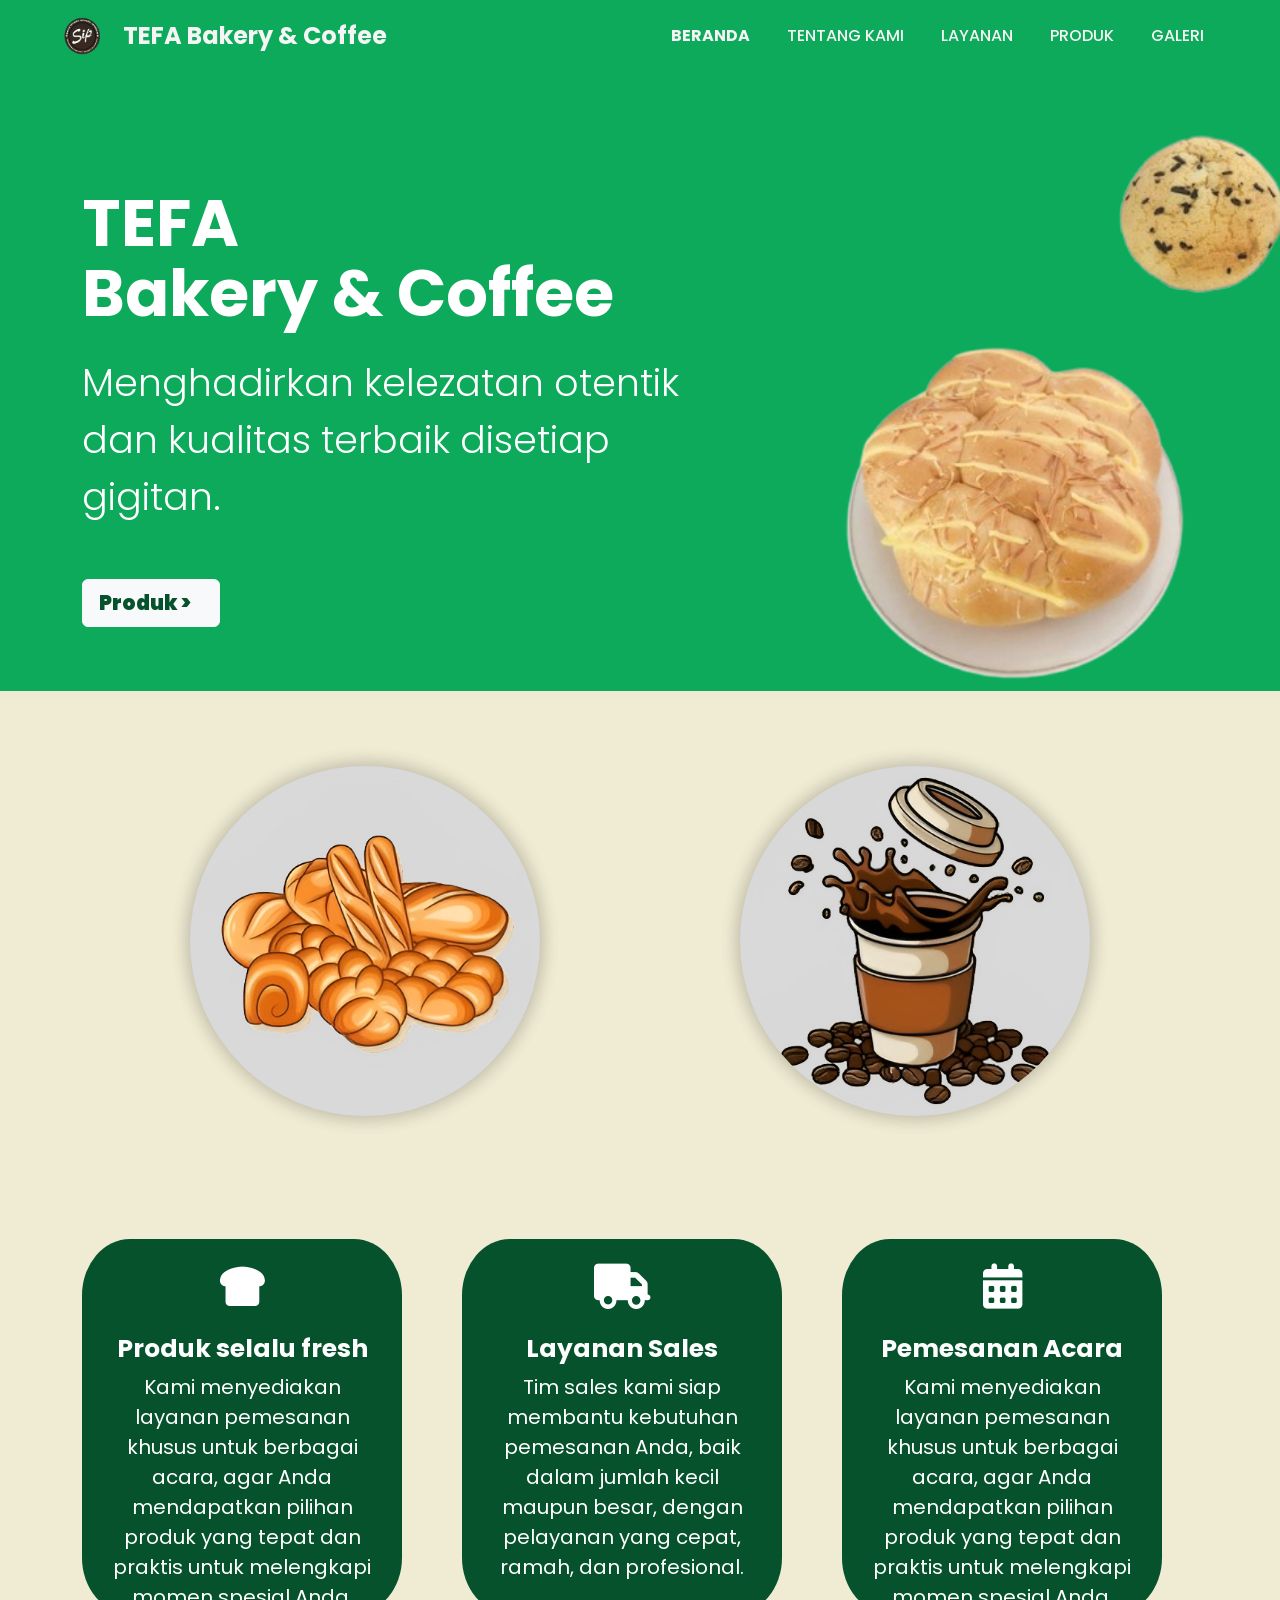
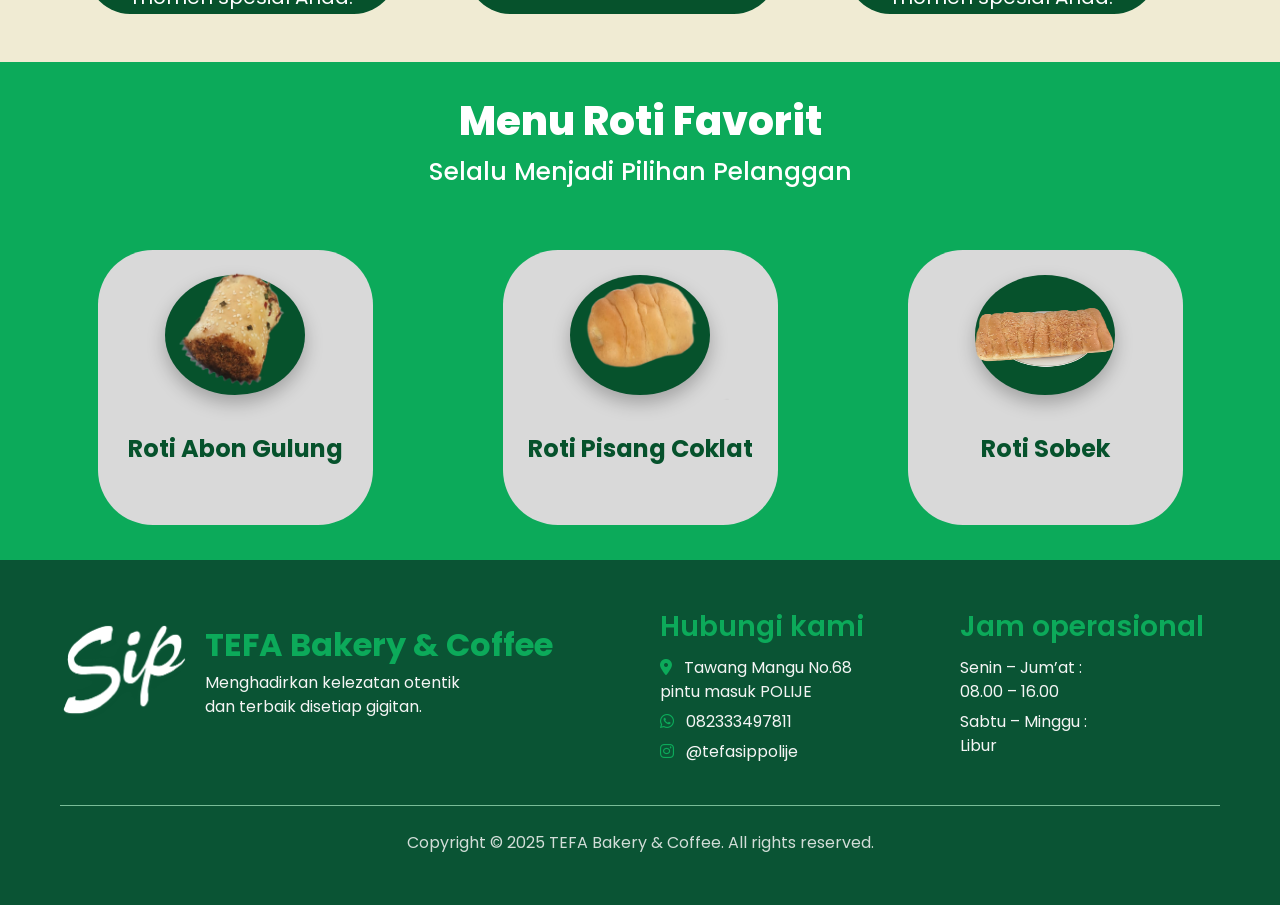
==== beranda.html @ 60a3fb96 "Add files via upload" ====
<!doctype html>
<html lang="en">

<head>
    <meta charset="utf-8">
    <meta name="viewport" content="width=device-width, initial-scale=1">
    <title>TEFA Bakery & Coffee</title>
    <link href="https://cdn.jsdelivr.net/npm/bootstrap@5.3.2/dist/css/bootstrap.min.css" rel="stylesheet">
    <script src="https://cdn.jsdelivr.net/npm/bootstrap@5.3.2/dist/js/bootstrap.bundle.min.js"></script>
    <link rel="preconnect" href="https://fonts.googleapis.com">
    <link rel="preconnect" href="https://fonts.gstatic.com" crossorigin>
    <link href="https://fonts.googleapis.com/css2?family=Poppins:wght@300;400;500;600;700&display=swap"
        rel="stylesheet">
    <link rel="stylesheet" href="https://cdn.jsdelivr.net/npm/@fortawesome/fontawesome-free@6.5.0/css/all.min.css">
    <link rel="stylesheet" href="beranda.css">
</head>

<body>
    <!-- HEADER -->
    <header class="d-flex flex-wrap justify-content-between align-items-center py-3 mb-4">
        <a href="/" class="logo-TEFA d-flex align-items-center mb-0 me-auto text-decoration-none">

            <img class="logoTEFA" src="asset/img/logo tefa (1).png" width="45" alt="Logo">
            <span class="fs-4 ms-2 fw-bold">TEFA Bakery & Coffee</span>
        </a>
        <!-- Tombol Hamburger -->
        <button class="burger" id="burgerBtn">
            <span></span>
            <span></span>
            <span></span>
        </button>

        <ul class="nav-menu nav nav-pills">
            <li class="nav-item"><a href="#" class="nav-link fw-bold">BERANDA</a></li>
            <li class="nav-item"><a href="kopi.html" class="nav-link">TENTANG KAMI</a></li>
            <li class="nav-item"><a href="layanan.html" class="nav-link">LAYANAN</a></li>
            <li class="nav-item"><a href="produk.html" class="nav-link">PRODUK</a></li>
            <li class="nav-item"><a href="galeri.html" class="nav-link">GALERI</a></li>
        </ul>
    </header>

    <!--Hero-->
    <section class="hero d-flex align-items-center">
        <div class="container">
            <div class="row justify-content-center align-items-center">
                <div class="col-lg-6 text-white">
                    <h1 class="fw-bold display-4">TEFA <br> Bakery & Coffee</h1>
                    <p class="lead">Menghadirkan kelezatan otentik <br> dan kualitas terbaik disetiap <br> gigitan. </p>
                    <a href="produk.html" class="btn btn-light btn-lg rounded btn-produk">Produk ><i
                            class="bi bi-chevron-right arrow-out"></i></a>
                </div>
                <div class="col-lg-6 text-center">
                    <img src="asset/img/RotiBeranda__2_-removebg-preview1.png" alt="roti" class="roti-img">
                </div>
            </div>
        </div>
    </section>

    <!--IconGambar-->
    <div class="container">
        <div class="icon-box">
            <img src="asset/img/IconRoti.png" alt="roti" class="icon-box">
        </div>
        <div class="icon-box">
            <img src="asset/img/IconKopi.png" alt="kopi" class="icon-box">
        </div>
    </div>

    <!--Fitur-->
    <section class="py-5">
        <div class="container">
            <div class="row g-4">
                <div class="col-md-4">
                    <div class="icon-card text-center">
                        <i class="fa-solid fa-bread-slice"></i>
                        <h5 class="fw-bold">Produk selalu fresh</h5>
                        <p>Kami menyediakan layanan pemesanan khusus untuk berbagai acara, agar Anda mendapatkan pilihan
                            produk yang tepat dan praktis untuk melengkapi momen spesial Anda.</p>
                    </div>
                </div>
                <div class="col-md-4">
                    <div class="icon-card text-center">
                        <i class="fa-solid fa-truck"></i>
                        <h5 class="fw-bold">Layanan Sales</h5>
                        <p>Tim sales kami siap membantu kebutuhan pemesanan Anda, baik dalam jumlah kecil maupun besar,
                            dengan pelayanan yang cepat, ramah, dan profesional.</p>
                    </div>
                </div>
                <div class="col-md-4">
                    <div class="icon-card text-center">
                        <i class="fa-solid fa-calendar-days"></i>
                        <h5 class="fw-bold">Pemesanan Acara</h5>
                        <p>Kami menyediakan layanan pemesanan khusus untuk berbagai acara, agar Anda mendapatkan pilihan
                            produk yang tepat dan praktis untuk melengkapi momen spesial Anda.</p>
                    </div>
                </div>
            </div>
        </div>
    </section>

    <!--Menu Favorit-->
    <section class="menu-favorit">
        <div class="container">
            <h2 class="title">Menu Roti Favorit</h2>
            <p class="sub-title">Selalu Menjadi Pilihan Pelanggan</p>
        </div>
        <div class="row-menu">
            <div class="menu-card">
                <div class="menu-img">
                    <img src="asset/img/rotiabon.png" alt="Roti Abon Gulung">
                </div>
                <h4>Roti Abon Gulung</h4>
            </div>

            <div class="menu-card">
                <div class="menu-img">
                    <img src="asset/img/rotipisangcoklat.png" alt="Roti Pisang Coklat">
                </div>
                <h4>Roti Pisang Coklat</h4>
            </div>

            <div class="menu-card">
                <div class="menu-img">
                    <img src="asset/img/rotisobek.png" alt="Roti Sobek">
                </div>
                <h4>Roti Sobek</h4>
            </div>
        </div>
    </section>

    <!--Footer-->
    <footer class="sip-footer">
        <div class="footer-container">

            <!-- Logo & Deskripsi -->
            <div class="footer-section footer-left">
                <img class="footer-logo" src="asset/img/1759216087634_1_-removebg-preview (1).png">
                <div class="footer-text">
                    <h2 class="footer-title">TEFA Bakery & Coffee</h2>
                    <p class="footer-desc">
                        Menghadirkan kelezatan otentik dan terbaik disetiap gigitan.
                    </p>
                </div>
            </div>
            <div class="footer-right">
                <div class="footer-section footer-kontak">
                    <h3 class="footer-heading">Hubungi kami</h3>
                    <p><i class="fa fa-map-marker-alt"></i>
                        <a href="https://maps.app.goo.gl/c6WQ4doN7WqQqmGn7" target="_blank"> Tawang Mangu No.68
                            <br>pintu masuk POLIJE
                    </p>
                    <p><i class="fa-brands fa-whatsapp"></i>
                        <a href="https://wa.me/628233497811" target="_blank">082333497811</a>
                    </p>
                    <p><i class="fa-brands fa-instagram"></i>
                        <a href="https://www.instagram.com/tefasippolije?utm_source=ig_web_button_share_sheet&igsh=ZDNlZDc0MzIxNw=="
                            target="_blank">@tefasippolije</a>
                    </p>
                </div>

                <div class="footer-section footer-operasional">
                    <h3 class="footer-heading">Jam operasional</h3>
                    <p>Senin – Jum’at :<br> 08.00 – 16.00</p>
                    <p>Sabtu – Minggu :<br> Libur</p>
                </div>
            </div>
        </div>

        <div class="footer-bottom">
            Copyright © 2025 TEFA Bakery & Coffee. All rights reserved.
        </div>
    </footer>
    <script src="beranda.js"></script>
</body>

</html>
---- beranda.css ----
:root {
    --Beranda: #F0ECD3;
    --background: #F0ECD3;
    --LayananFitur: #06522C;
}

/* Global */
* {
    margin: 0;
    padding: 0;
    box-sizing: border-box;
    font-family: "Poppins", sans-serif;
}

/* ========================= */
/*      ANIMASI BURGER       */
/* ========================= */

.burger {
    width: 32px;
    height: 28px;
    display: none;
    flex-direction: column;
    justify-content: space-between;
    cursor: pointer;
    background: none;
    border: none;
    margin-left: auto;
    padding: 0;
}

.burger span {
    display: block;
    width: 100%;
    height: 4px;
    background: white;
    border-radius: 5px;
    transition: 0.3s;
}

/* Animasi silang */
.burger.open span:nth-child(1) {
    transform: translateY(10px) rotate(45deg);
}

.burger.open span:nth-child(2) {
    opacity: 0;
}

.burger.open span:nth-child(3) {
    transform: translateY(-10px) rotate(-45deg);
}

/* ========================= */
/*          HEADER           */
/* ========================= */

header {
    position: fixed;
    top: 0;
    width: 100%;
    z-index: 1000;
    display: flex;
    align-items: center;
    justify-content: space-between;
    background-color: #0CAA5A;
    padding: 12px 60px;
    flex-direction: row;
    flex-wrap: nowrap !important;
}

body {
    padding-top: 80px;
    background-color: #F0EBD3;
}

.head {
    color: #0CAA5A;
}

.fs-4 {
    color: whitesmoke !important;
}

/* NAV LINK */
.nav-link {
    color: whitesmoke !important;
    font-weight: 500;
}

.nav-link:hover {
    font-weight: 700;
    color: whitesmoke !important;
}

.nav-link.active,
.nav-link:focus,
.nav-link:active {
    color: whitesmoke !important;
    background: transparent !important;
    font-weight: bold;
    box-shadow: none !important;
}

/* NAV desktop */
.nav-menu {
    display: flex;
    gap: 5px;
}

/* ========================== */
/*     HEADER MOBILE FIX      */
/* ========================== */

.logo-TEFA {
    display: flex;
    align-items: center;
    gap: 10px;
}

/* ========================= */
/*      RESPONSIVE BURGER    */
/* ========================= */

@media (max-width: 768px) {

    .burger {
        display: flex;
    }

    .nav-menu {
        display: none;
        flex-direction: column;
        background: #0CAA5A;
        position: absolute;
        top: 70px;
        /* turun sedikit dari header */
        right: 20px;
        width: 220px;
        padding: 15px;
        border-radius: 10px;
        z-index: 9999;
        box-shadow: 0 8px 18px rgba(0, 0, 0, 0.25);
    }

    .nav-menu.active {
        display: flex !important;
    }

    nav a {
        display: block;
        margin: 10px 0;
        color: white;
        text-align: right;
    }
}

/* Body */
body {
    background-color: #F0EBD3;
    padding-top: 50px;   /* → Sesuaikan dengan tinggi header */
}

/* Text Colors */
.head {
    color: #0CAA5A;
}

.fs-4,
.nav-link {
    color: whitesmoke;
}

/* Navigation hover */
.nav-link:hover {
    font-weight: bold;
    color: whitesmoke;
}

/* Hero Section */
.hero {
    background-color: #0CAA5A;
    color: #fff;
}
.hero h1 {
    font-size: 65px;
    font-weight:200;
    line-height: 70px;
    max-width: 750px;
    margin-bottom: 20px;    
}
.hero .lead {
    font-size: 38px;
    margin-top: 25px;
    line-height: 1.5;
    padding-bottom: 7%;
    white-space: nowrap;
}

.btn-produk {
    position: relative;
    padding-right: 28px;
    color: #06522C;
    font-weight: 900;
}

.btn-produk .arrow-out {
    position: absolute;
    right: -25px;
    top: 50%;
    font-size:32px;
    transform: translateY(-50px);
    transition: 0.2s;
}

.roti-img {
    width: 550px;
    position: relative;
    left: 150px;
}

/* Icon Gambar */
.container {
    display: flex;
    justify-content: center;
    align-items: center;
    gap: 200px;
    margin-top: 75px;
}

.icon-box {
    width: 100%;
    max-width: 350px;
    height: 350px;
    background-color: #D9D9D9;
    border-radius: 70%;
    display: flex;
    justify-content: center;
    align-items: center;
    box-shadow: 0 0 20px rgba(0 0 0 / 15%);
}

/* Fitur Icon Card */
.icon-card{
    background-color: #06522C;
    height:375px;
    width: 90%;
    font-size: 20px;
    border-radius: 15%;
    color: #fff;
    padding:25px;
}
.icon-card h5{
    font-size: 25px;
}
.icon-card i{
    font-size: 45px;
    margin-bottom: 25px;
}
/*Menu Favorit*/
.menu-favorit{
    background-color: #0CAA5A;
    padding: 35px 50px;
    text-align: center;
    color: #fff;
}
.menu-favorit .container{
    margin: auto;
    margin-bottom: 60px;
    text-align: center;
    display: block;
}
.title{
    font-size:40px;
    font-weight: 800;
}
.sub-title{
    font-size: 25px;
    font-weight: 500;
}
.row-menu{
    display: flex;
    justify-content: center;
    gap: 130px;
    flex-wrap: wrap;
    
}
.menu-card{
    width: 275px;
    background-color: #D9D9D9;
    color:#06522C;
    padding: 25px;
    height: 275px;;
    border-radius:20%;
    transition: 0.2s;
}
.menu-card:hover{
    transform: translateY(-5px);
}
.menu-img{
    width: 140px;
    height: 120px;
    margin: auto;
    border-radius: 70%;
    background: #06522C;
    display: flex;
    justify-content: center;
    align-items: center;
    box-shadow: 0 8px 18px rgba(0, 0, 0, 0.25);
}
.menu-img img{
    width: 180px;
    height: 130px;
}
.menu-card h4{
    margin-top: 40px;
    font-weight: 700;
}

/* ========================= */
/*         FOOTER FIX        */
/* ========================= */
.sip-footer {
    opacity: 0;
    transition: opacity 1s ease;
}

.sip-footer.footer-visible {
    opacity: 1;
}

.sip-footer {
    background: #0a5434;
    color: whitesmoke;
    padding: 50px 60px;
    display: flex;
    flex-direction: column;
    align-items: center;
}

.footer-container {
    width: 100%;
    max-width: 1300px;
    display: flex;
    justify-content: space-between;
    align-items: flex-start;
    gap: 40px;
    flex-wrap: wrap;
}

.footer-left {
    display: flex;
    align-items: center;
    gap: 15px;
    flex: 1;
    min-width: 280px;
}

.footer-right {
    display: flex;
    justify-content: space-between;
    align-items: flex-start;
    gap: 40px;
    flex: 1;
}

.footer-logo {
    width: 130px;
    height: auto;
    object-fit: contain;
}

.footer-text h2 {
    font-weight: 700;
    margin-bottom: 6px;
    color: #0CAA5A;
}

.footer-text p {
    max-width: 260px;
    margin: 0;
}

.footer-kontak,
.footer-operasional {
    flex: 1;
    min-width: 240px;
    align-items: center;
}

.footer-heading {
    color: #0CAA5A;
    font-weight: 600;
    margin-bottom: 12px;
}

.footer-kontak p,
.footer-operasional p {
    margin-bottom: 6px;
}

.footer-section i {
    color: #0CAA5A;
    margin-right: 8px;
}

.footer-bottom {
    width: 100%;
    text-align: center;
    margin-top: 35px;
    padding-top: 25px;
    border-top: 1px solid #8dd0aa;
    opacity: 0.85;
}

.footer-section a {
    color: inherit;
    text-decoration: none;
}

.footer-section a:hover {
    color: #0CAA5A;
}

/* TAMPILAN MOBILE */
@media (max-width: 768px) {

    .burger {
        display: flex;
    }

    /* MENU DEFAULT (tertutup) */
    .nav-menu {
        display: flex;
        flex-direction: column;
        position: absolute;
        top: 70px;
        right: 20px;
        width: 210px;
        padding: 18px;

        background: rgba(12, 170, 90, 0.90);
        backdrop-filter: blur(8px);
        border-radius: 14px;

        opacity: 0;
        transform: translateY(-12px);
        pointer-events: none;

        transition: opacity 0.25s ease, transform 0.25s ease;
        box-shadow: 0 4px 14px rgba(0, 0, 0, 0.20);
    }

    /* MENU SAAT AKTIF */
    .nav-menu.active {
        opacity: 1;
        transform: translateY(0);
        pointer-events: auto;
    }

    /* NAV LINK */
    .nav-menu a {
        color: whitesmoke !important;
        padding: 8px 0;
        text-decoration: none;
        transition: 0.25s;
        font-size: 15px;
        border-radius: 8px;
    }

    .nav-menu a:hover {
        background: rgba(255, 255, 255, 0.18);
    }


    .footer-right {
        justify-content: center;
        align-items: center;
        flex-direction: column;
        text-align: center;
        gap: 20px;
    }

    .footer-operasional {
        flex-direction: column;
        text-align: center;
    }

    .footer-left {
        flex-direction: column;
        text-align: center;
    }

    .footer-logo {
        width: 120px;
    }
    .footer-desc {
        text-align: center;
    }
}
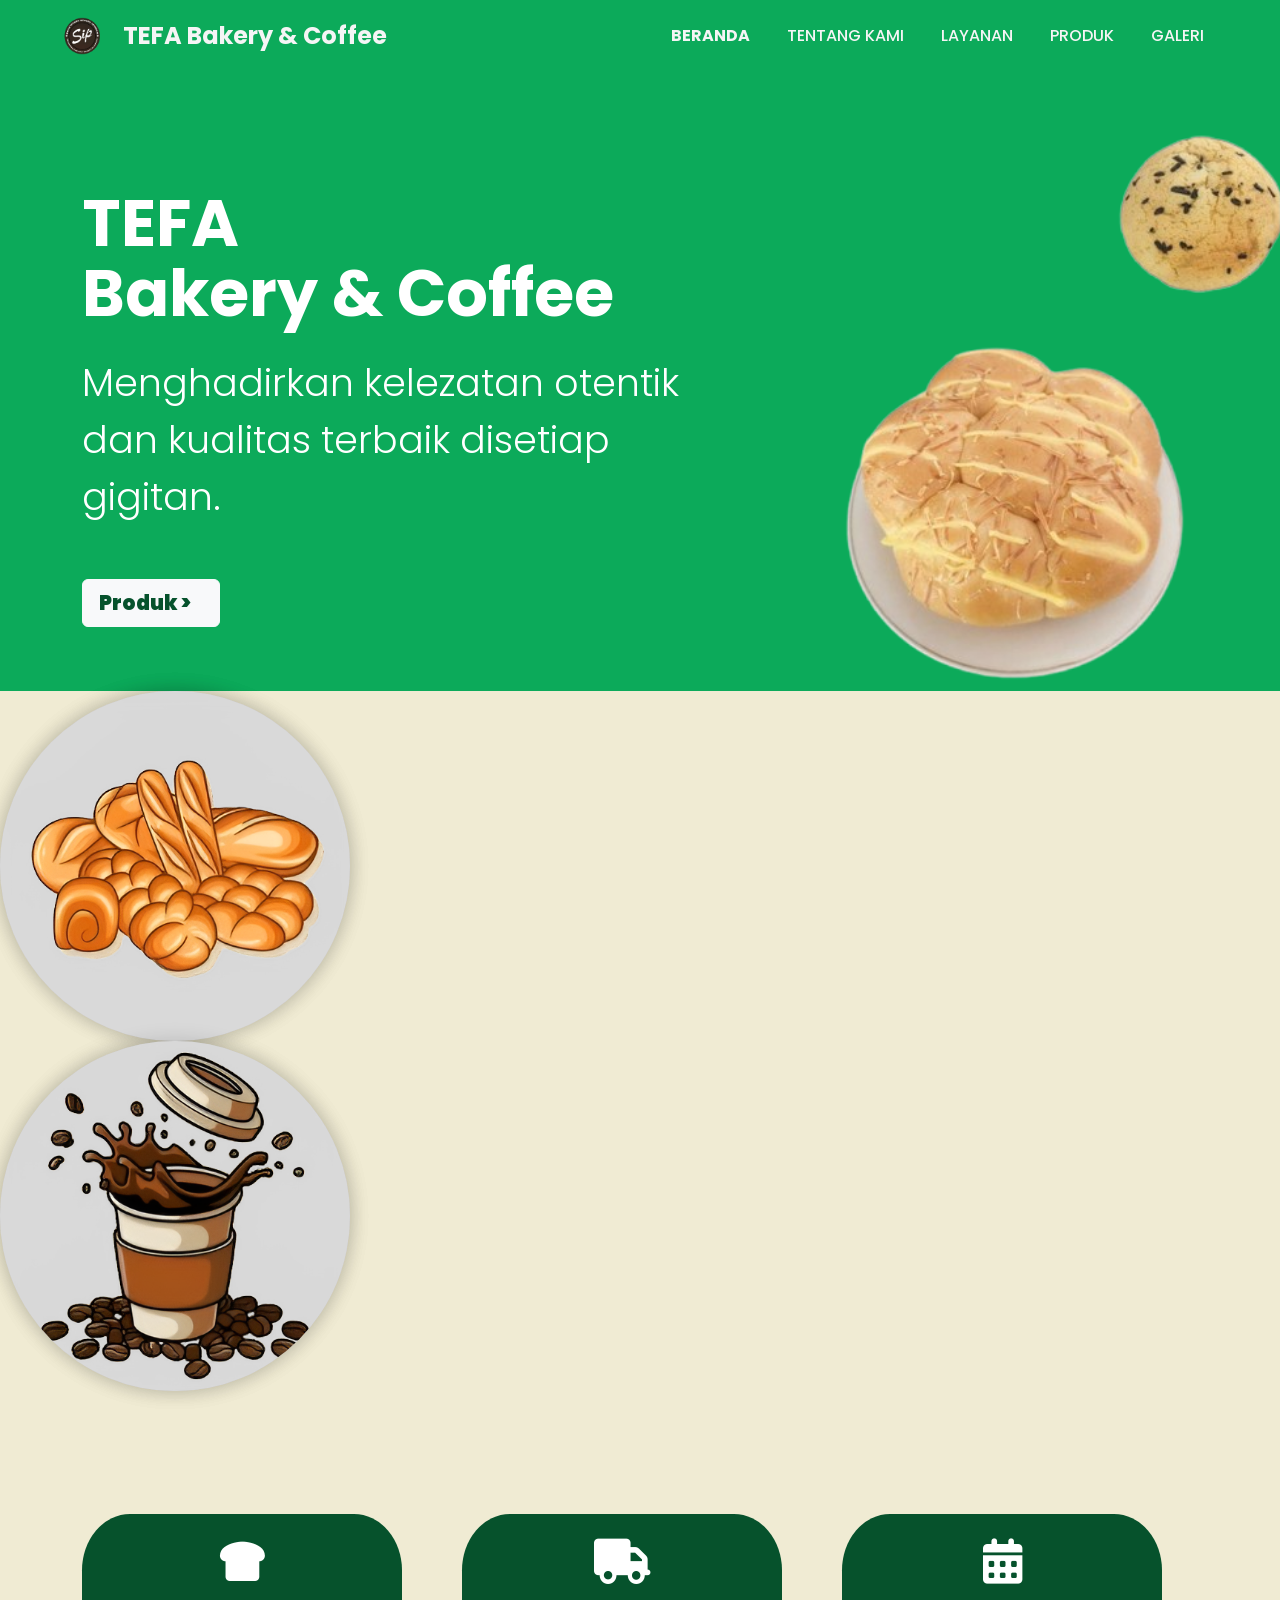
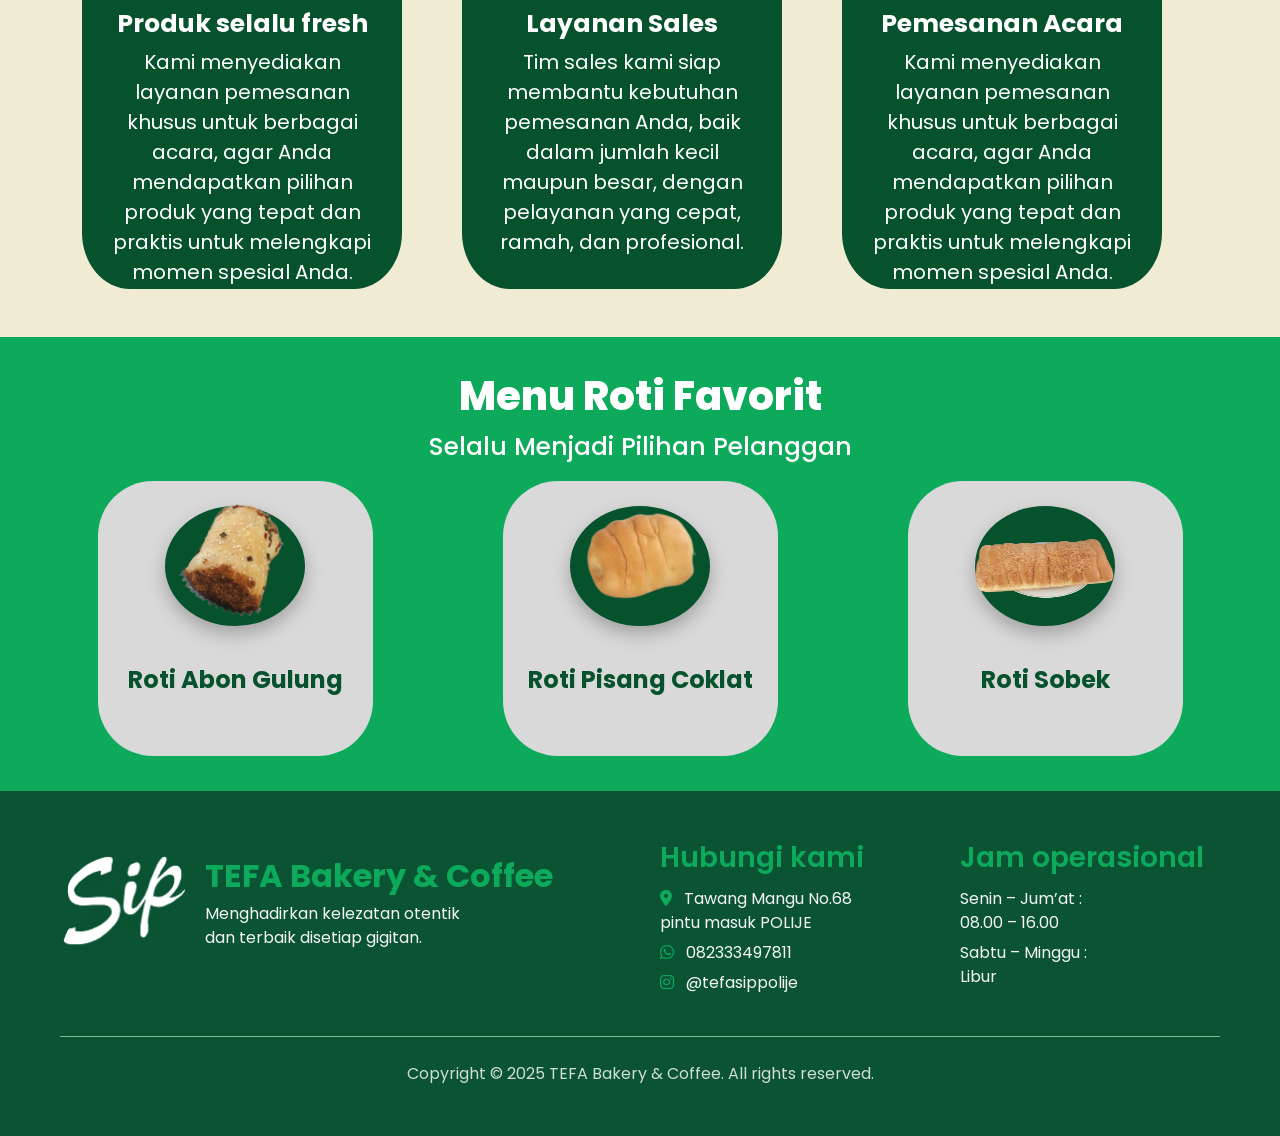
==== commit ee3ff763: "Update beranda.html" ====
--- a/beranda.html
+++ b/beranda.html
@@ -57,7 +57,7 @@
     </section>
 
     <!--IconGambar-->
-    <div class="container">
+    <div class="icon-container">
         <div class="icon-box">
             <img src="asset/img/IconRoti.png" alt="roti" class="icon-box">
         </div>
@@ -100,7 +100,7 @@
 
     <!--Menu Favorit-->
     <section class="menu-favorit">
-        <div class="container">
+        <div class="menu-container">
             <h2 class="title">Menu Roti Favorit</h2>
             <p class="sub-title">Selalu Menjadi Pilihan Pelanggan</p>
         </div>
@@ -173,4 +173,5 @@
     <script src="beranda.js"></script>
 </body>
 
-</html>+
+</html>
--- a/beranda.css
+++ b/beranda.css
@@ -11,6 +11,11 @@
     box-sizing: border-box;
     font-family: "Poppins", sans-serif;
 }
+
+html, body {
+    overflow-x: hidden;
+}
+
 
 /* ========================= */
 /*      ANIMASI BURGER       */
@@ -497,4 +502,5 @@
     .footer-desc {
         text-align: center;
     }
-}+
+}
